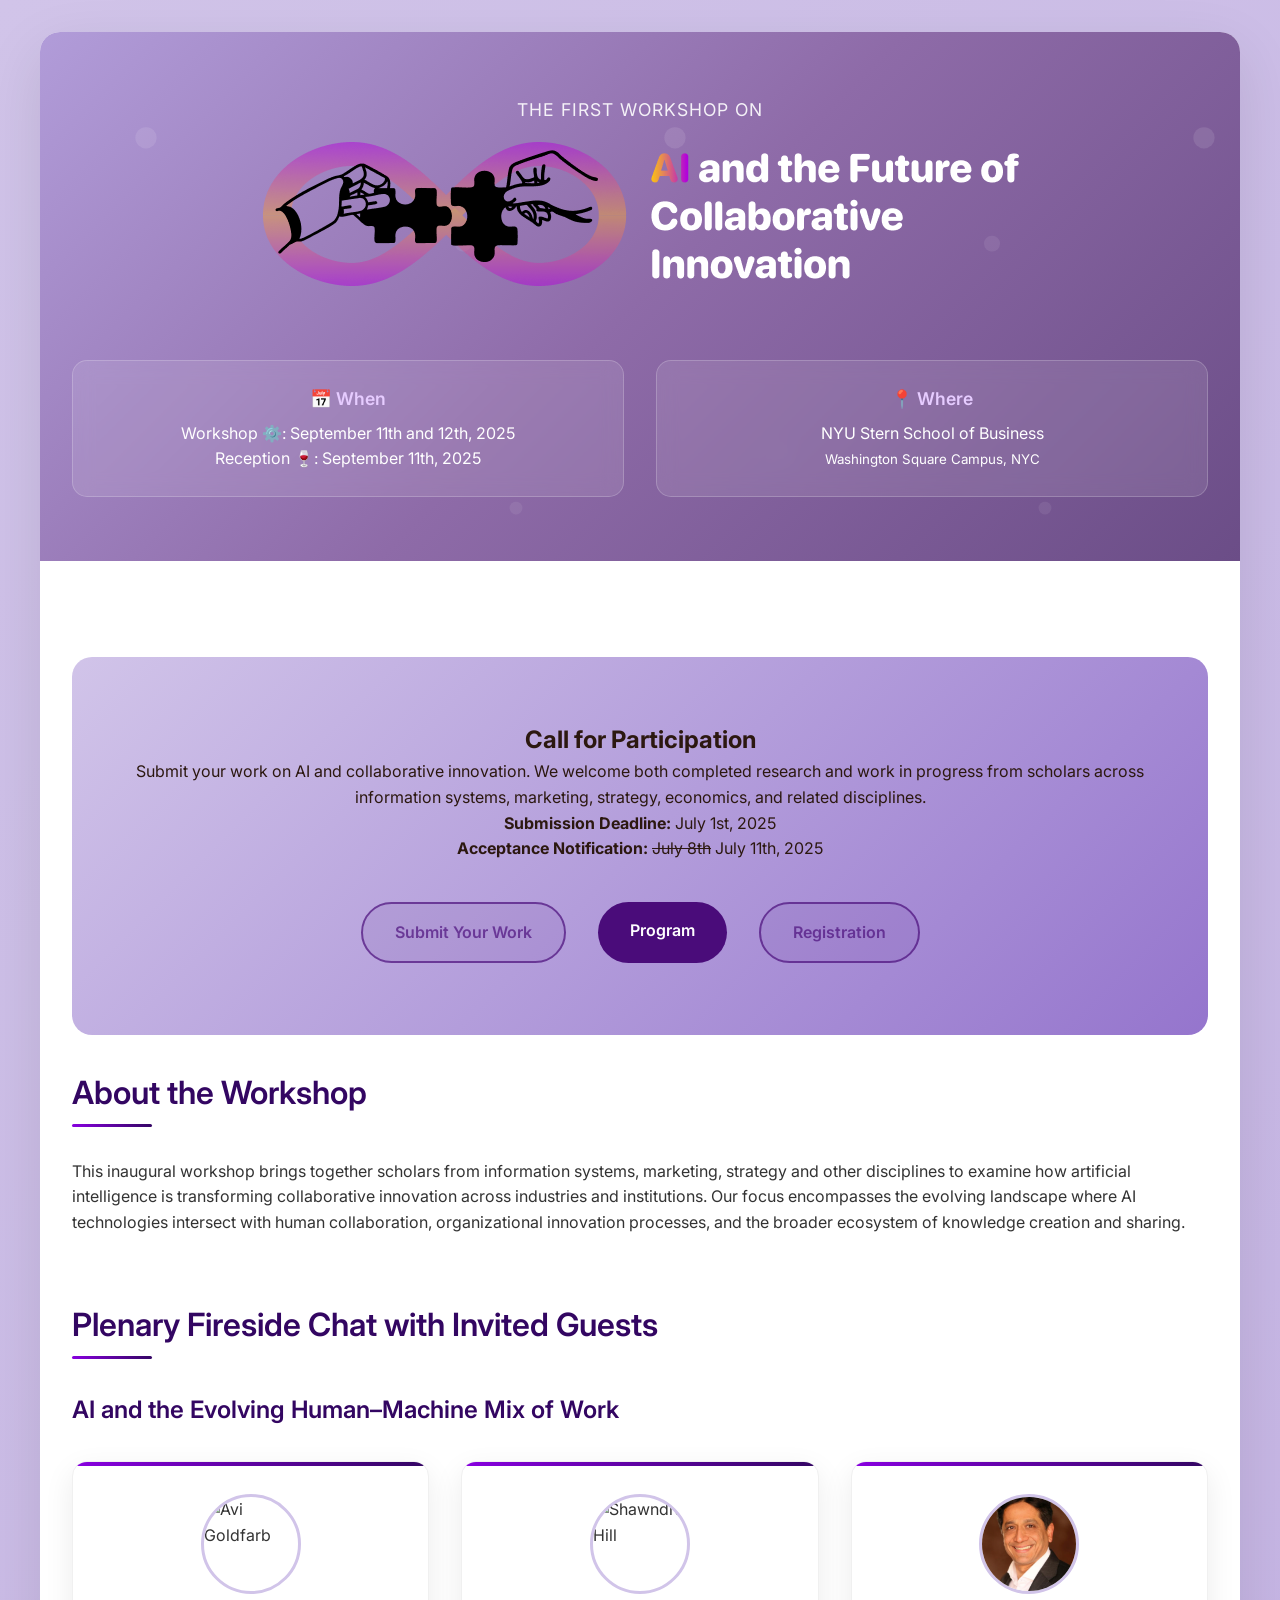
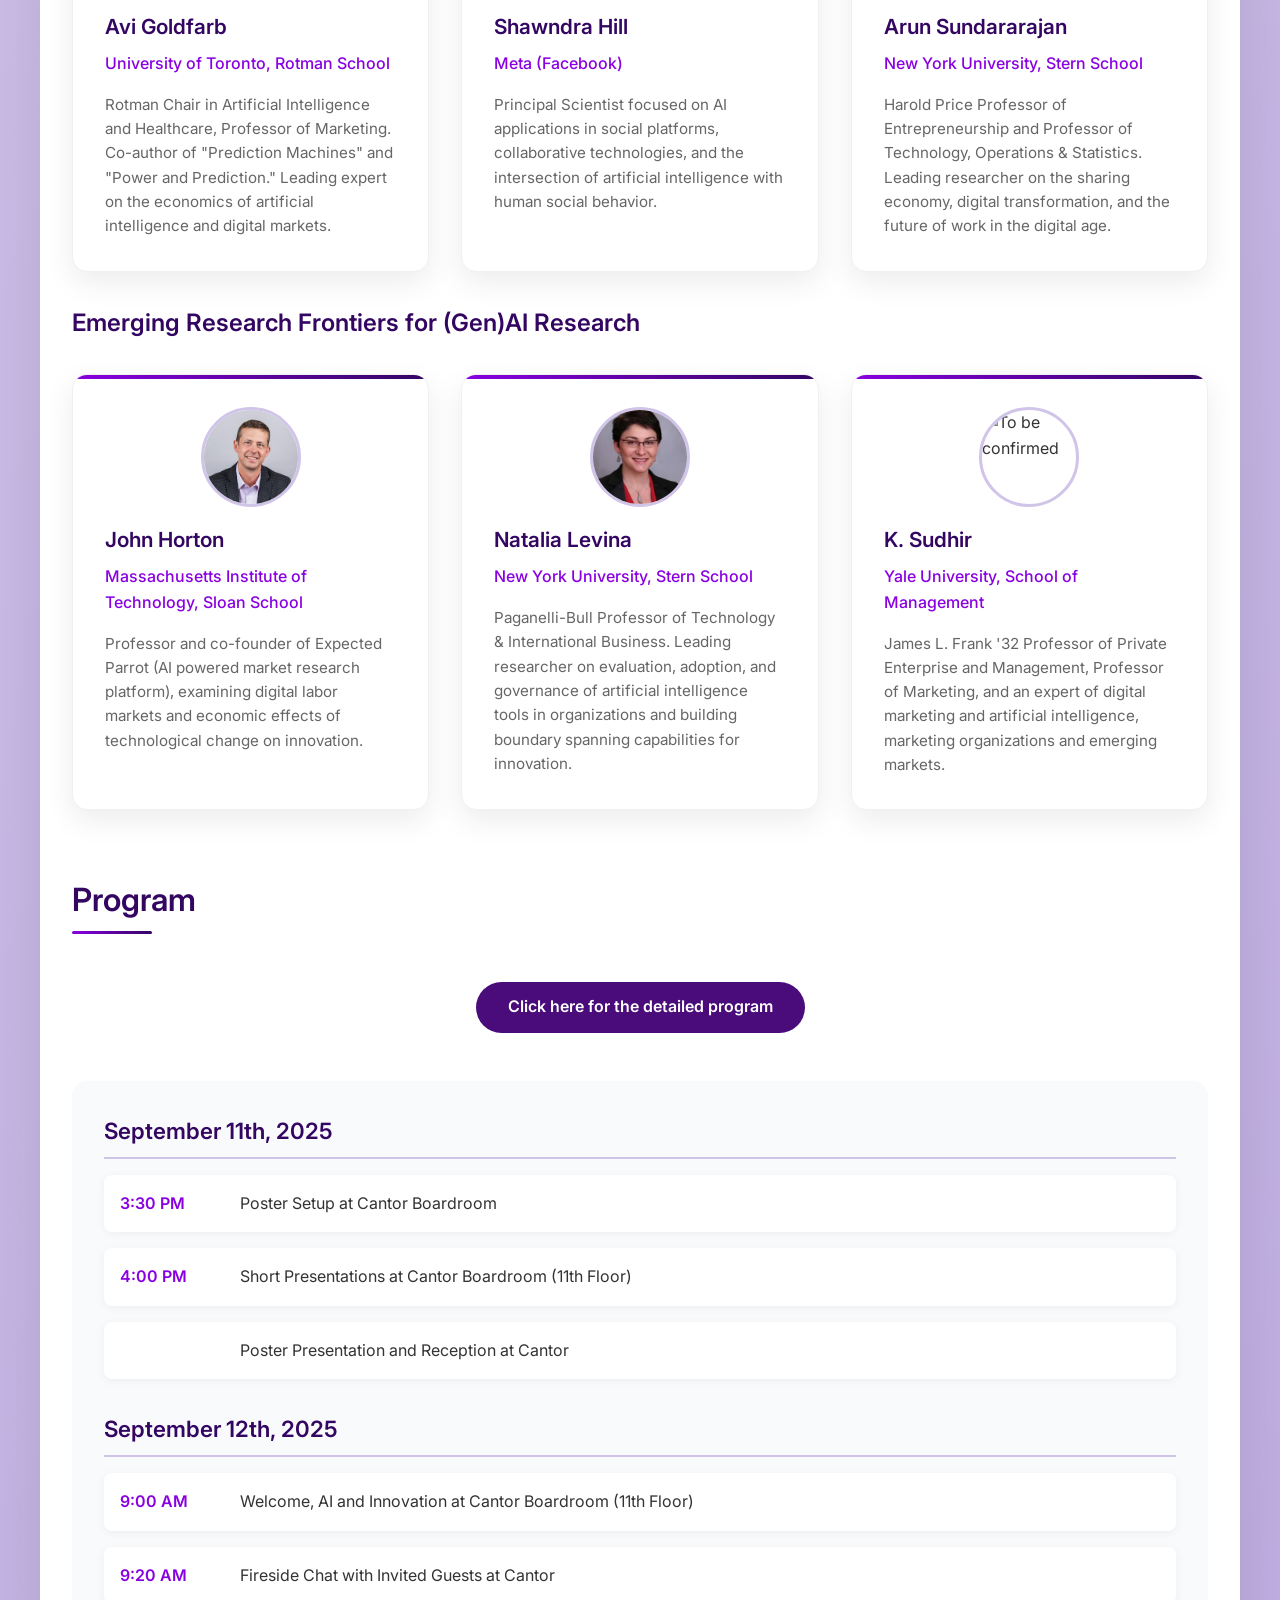
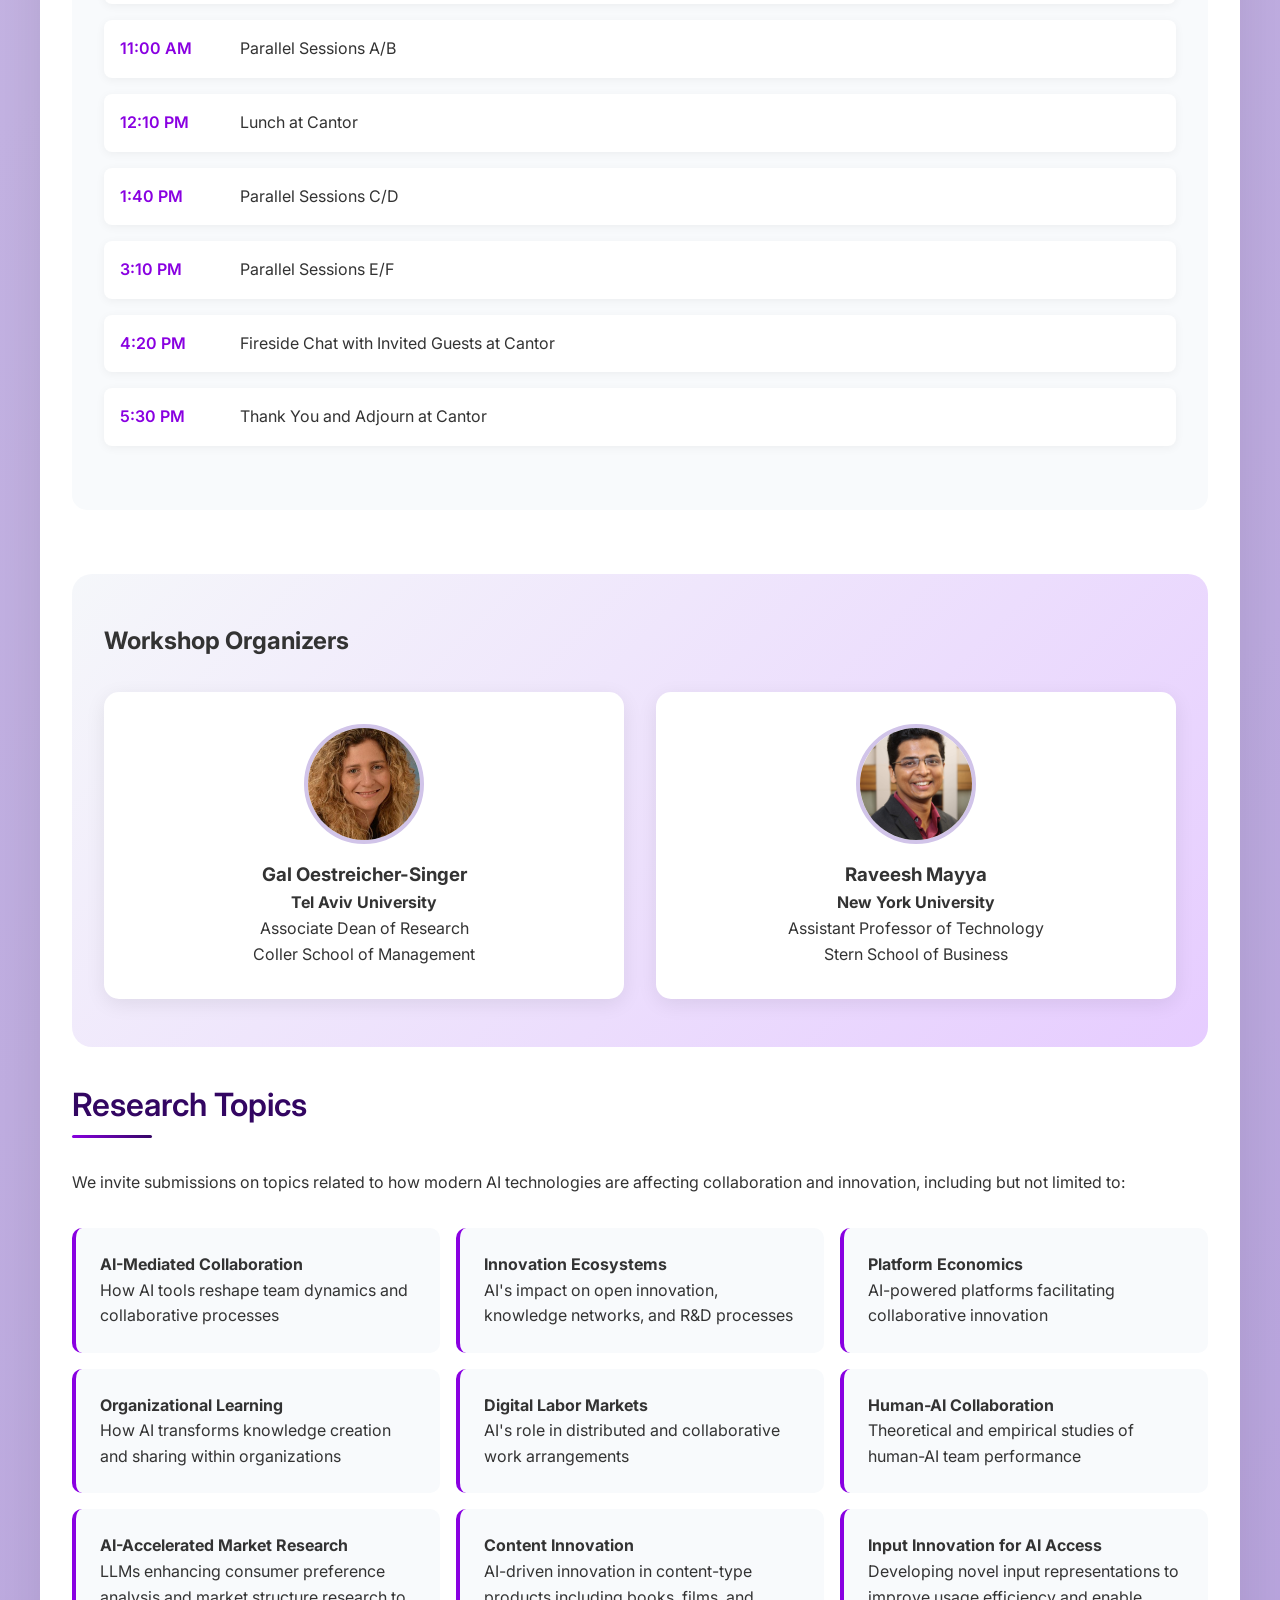
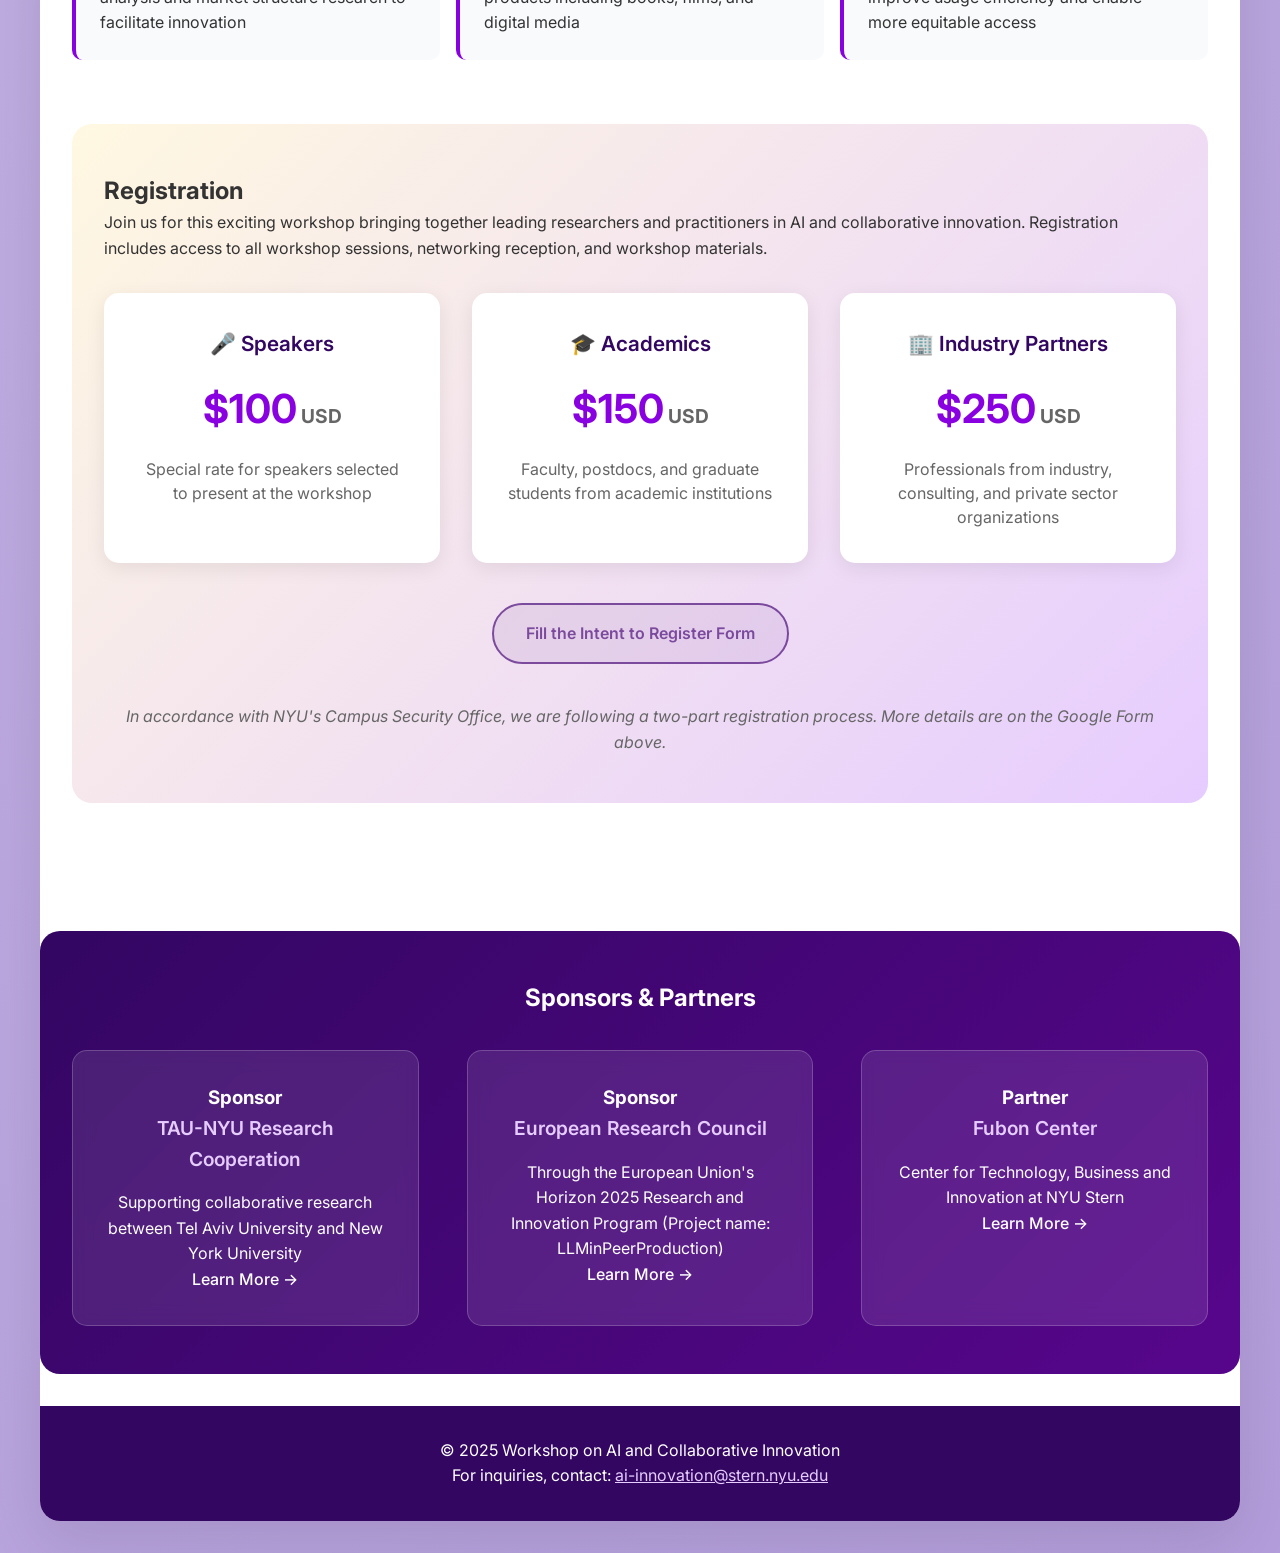
==== 2025/index.html @ 45b075e2 "Launch 2026 edition; archive 2025 site - Add 2025/ archive page using existing site content - Update" ====
<!DOCTYPE html>
<html lang="en">
<head>
    <meta charset="UTF-8">
    <meta name="viewport" content="width=device-width, initial-scale=1.0">
    <title>Workshop on AI and the Future of Collaborative Innovation</title>
    <link rel="icon" href="data:image/svg+xml,<svg xmlns=%22http://www.w3.org/2000/svg%22 viewBox=%220 0 100 100%22><text y=%22.9em%22 font-size=%2290%22>✨</text></svg>">
    <link href="https://fonts.googleapis.com/css2?family=Inter:wght@300;400;500;600;700&display=swap" rel="stylesheet">
    <style>
        * {
            margin: 0;
            padding: 0;
            box-sizing: border-box;
        }
        
        body {
            font-family: 'Inter', sans-serif;
            line-height: 1.6;
            color: #333;
            background: linear-gradient(135deg, #d1c4e9 0%, #b39ddb 100%);
            min-height: 100vh;
        }
        
        .container {
            max-width: 1200px;
            margin: 0 auto;
            background: white;
            box-shadow: 0 20px 60px rgba(0,0,0,0.1);
            border-radius: 20px;
            overflow: hidden;
            margin-top: 2rem;
            margin-bottom: 2rem;
        }
        
        header {
            background: linear-gradient(135deg, #b19cd9 0%, #8e6ba8 50%, #6b4d87 100%);
            color: white;
            text-align: center;
            padding: 4rem 2rem;
            position: relative;
            overflow: hidden;
        }
        
        header::before {
            content: '';
            position: absolute;
            top: 0;
            left: 0;
            right: 0;
            bottom: 0;
            background: url('data:image/svg+xml,<svg xmlns="http://www.w3.org/2000/svg" viewBox="0 0 100 100"><circle cx="20" cy="20" r="2" fill="rgba(255,255,255,0.1)"/><circle cx="80" cy="40" r="1.5" fill="rgba(255,255,255,0.08)"/><circle cx="40" cy="80" r="1" fill="rgba(255,255,255,0.06)"/><circle cx="90" cy="90" r="1.2" fill="rgba(255,255,255,0.07)"/></svg>') repeat;
            animation: float 20s infinite linear;
        }
        
        @keyframes float {
            0% { transform: translateY(0) rotate(0deg); }
            100% { transform: translateY(-100px) rotate(360deg); }
        }
        
        .header-content {
            position: relative;
            z-index: 2;
        }
        
        .small-title {
            font-size: 1.1rem;
            font-weight: 400;
            margin-bottom: 1rem;
            opacity: 0.9;
            text-transform: uppercase;
            letter-spacing: 1px;
        }
        
        h1 {
            font-size: 2.8rem;
            font-weight: 700;
            margin-bottom: 2rem;
            background: linear-gradient(45deg, #ffffff, #e6ccff);
            -webkit-background-clip: text;
            -webkit-text-fill-color: transparent;
            background-clip: text;
        }
        
        .event-details {
            display: grid;
            grid-template-columns: repeat(auto-fit, minmax(280px, 1fr));
            gap: 2rem;
            margin-top: 2rem;
        }
        
        .detail-card {
            background: rgba(255,255,255,0.1);
            padding: 1.5rem;
            border-radius: 15px;
            backdrop-filter: blur(10px);
            border: 1px solid rgba(255,255,255,0.2);
            transition: transform 0.3s ease;
        }
        
        .detail-card:hover {
            transform: translateY(-5px);
        }
        
        .detail-card h3 {
            font-size: 1.1rem;
            font-weight: 600;
            margin-bottom: 0.5rem;
            color: #e6ccff;
        }
        
        main {
            padding: 4rem 2rem;
        }
        
        section {
            margin-bottom: 4rem;
        }
        
        section h2 {
            font-size: 2rem;
            font-weight: 600;
            margin-bottom: 2rem;
            color: #330662;
            position: relative;
            padding-bottom: 0.5rem;
        }
        
        section h2::after {
            content: '';
            position: absolute;
            bottom: 0;
            left: 0;
            width: 80px;
            height: 3px;
            background: linear-gradient(45deg, #8900e1, #330662);
            border-radius: 2px;
        }
        
        .speakers-grid {
            display: grid;
            grid-template-columns: repeat(auto-fit, minmax(280px, 1fr));
            gap: 2rem;
            margin-top: 2rem;
        }
        
        .speaker-card {
            background: white;
            border-radius: 15px;
            padding: 2rem;
            box-shadow: 0 10px 30px rgba(0,0,0,0.08);
            transition: all 0.3s ease;
            border: 1px solid #f0f0f0;
            position: relative;
            overflow: hidden;
        }
        
        .speaker-photo {
            width: 100px;
            height: 100px;
            border-radius: 50%;
            object-fit: cover;
            margin: 0 auto 1rem auto;
            display: block;
            border: 3px solid #d1c4e9;
        }
        
        .speaker-card::before {
            content: '';
            position: absolute;
            top: 0;
            left: 0;
            right: 0;
            height: 4px;
            background: linear-gradient(45deg, #8900e1, #330662);
        }
        
        .speaker-card:hover {
            transform: translateY(-10px);
            box-shadow: 0 20px 40px rgba(0,0,0,0.15);
        }
        
        .speaker-card h3 {
            font-size: 1.3rem;
            font-weight: 600;
            margin-bottom: 0.5rem;
            color: #330662;
        }
        
        .speaker-affiliation {
            color: #8900e1;
            font-weight: 500;
            margin-bottom: 1rem;
        }
        
        .speaker-bio {
            color: #666;
            line-height: 1.6;
            font-size: 0.95rem;
        }
        
        .organizers {
            background: linear-gradient(135deg, #f5f7fa 0%, #e6ccff 100%);
            padding: 3rem 2rem;
            border-radius: 20px;
            margin: 2rem 0;
        }
        
        .organizers-grid {
            display: grid;
            grid-template-columns: repeat(auto-fit, minmax(250px, 1fr));
            gap: 2rem;
            margin-top: 2rem;
        }
        
        .organizer-card {
            background: white;
            padding: 2rem;
            border-radius: 15px;
            box-shadow: 0 5px 20px rgba(0,0,0,0.08);
            text-align: center;
        }
        
        .organizer-photo {
            width: 120px;
            height: 120px;
            border-radius: 50%;
            object-fit: cover;
            margin: 0 auto 1rem auto;
            display: block;
            border: 4px solid #d1c4e9;
        }
        
        .registration {
            background: linear-gradient(135deg, #fff8e1 0%, #e6ccff 100%);
            padding: 3rem 2rem;
            border-radius: 20px;
            margin: 2rem 0;
        }
        
        .pricing-grid {
            display: grid;
            grid-template-columns: repeat(auto-fit, minmax(250px, 1fr));
            gap: 2rem;
            margin-top: 2rem;
        }
        
        .pricing-card {
            background: white;
            padding: 2rem;
            border-radius: 15px;
            box-shadow: 0 5px 20px rgba(0,0,0,0.08);
            text-align: center;
            transition: transform 0.3s ease;
            border: 2px solid transparent;
        }
        
        .pricing-card:hover {
            transform: translateY(-5px);
            border-color: #8900e1;
        }
        
        .pricing-card h4 {
            color: #330662;
            font-size: 1.3rem;
            font-weight: 600;
            margin-bottom: 1rem;
        }
        
        .price {
            font-size: 2.5rem;
            font-weight: 700;
            color: #8900e1;
            margin-bottom: 0.5rem;
        }
        
        .price-currency {
            font-size: 1.2rem;
            color: #666;
        }
        
        .pricing-description {
            color: #666;
            margin-top: 1rem;
            line-height: 1.5;
        }
        
        .register-button {
            display: inline-block;
            background: #4a0c7a;
            color: white;
            padding: 1rem 2.5rem;
            border-radius: 50px;
            text-decoration: none;
            font-weight: 600;
            font-size: 1.1rem;
            transition: all 0.3s ease;
        }
        
        .register-button:hover {
            transform: translateY(-3px);
            box-shadow: 0 10px 20px rgba(0,0,0,0.2);
        }
        
        
        .sponsors {
            background: linear-gradient(135deg, #330662 0%, #57068c 100%);
            color: white;
            padding: 3rem 2rem;
            border-radius: 20px;
            margin: 2rem 0;
        }
        
        .sponsors h2 {
            color: white;
            text-align: center;
            margin-bottom: 2rem;
        }
        
        .sponsors h2::after {
            background: linear-gradient(45deg, #ffffff, #e6ccff);
            left: 50%;
            transform: translateX(-50%);
        }
        
        .sponsors-container {
            display: flex;
            justify-content: center;
            gap: 3rem;
            flex-wrap: wrap;
        }
        
        .sponsors-grid {
            display: grid;
            grid-template-columns: 1fr 1fr;
            gap: 2rem;
            margin-top: 2rem;
        }
        
        .sponsor-card {
            background: rgba(255,255,255,0.1);
            padding: 2rem;
            border-radius: 15px;
            backdrop-filter: blur(10px);
            border: 1px solid rgba(255,255,255,0.2);
            text-align: center;
            transition: transform 0.3s ease;
            flex: 1;
            min-width: 280px;
            max-width: 400px;
        }
        
        .sponsor-card:hover {
            transform: translateY(-5px);
        }
        
        .sponsor-card h4 {
            color: #e6ccff;
            margin-bottom: 1rem;
            font-size: 1.2rem;
            font-weight: 600;
        }
        
        .sponsor-card a {
            color: white;
            text-decoration: none;
            font-weight: 500;
        }
        
        .sponsor-card a:hover {
            color: #e6ccff;
        }
        
        .cta-section {
            background: linear-gradient(135deg, #d1c4e9 0%, #b39ddb 50%, #9575cd 100%);
            color: #2c1810;
            padding: 4rem 2rem;
            text-align: center;
            border-radius: 20px;
            margin: 2rem 0;
        }
        
        .cta-section h2 {
            color: #2c1810;
        }
        
        .cta-section h2::after {
            background: linear-gradient(45deg, #6b4d87, #8e6ba8);
        }
        
        .cta-button, .program-button {
            transition: all 0.3s ease;
        }
        
        .cta-button {
            display: inline-block;
            background: #4a0c7a;
            color: white;
            padding: 1rem 2rem;
            border-radius: 50px;
            text-decoration: none;
            font-weight: 600;
            margin: 0.5rem;
        }
        
        .program-button {
            display: inline-block;
            background: #4a0c7a;
            color: white;
            padding: 1rem 2rem;
            border-radius: 50px;
            text-decoration: none;
            font-weight: 600;
            margin: 0.5rem;
        }
        
        .submit-button {
            display: inline-block;
            background: rgba(74, 12, 122, 0.1);
            color: #4a0c7a;
            border: 2px solid #4a0c7a;
            padding: 1rem 2rem;
            border-radius: 50px;
            text-decoration: none;
            font-weight: 600;
            margin: 0.5rem;
            cursor: not-allowed;
            opacity: 0.7;
        }
        
        .cta-button:hover, .program-button:hover {
            transform: translateY(-3px);
            box-shadow: 0 10px 20px rgba(0,0,0,0.2);
        }
        
        .topics-list {
            display: grid;
            grid-template-columns: repeat(auto-fit, minmax(300px, 1fr));
            gap: 1rem;
            margin-top: 2rem;
        }
        
        .topic-item {
            background: #f8fafc;
            padding: 1.5rem;
            border-radius: 10px;
            border-left: 4px solid #8900e1;
        }
        
        .action-buttons {
            display: flex;
            justify-content: center;
            gap: 1rem;
            flex-wrap: wrap;
            margin-top: 2rem;
        }
        .program-schedule {
            background: #f8fafc;
            padding: 2rem;
            border-radius: 15px;
            margin-top: 2rem;
        }
        
        .program-day {
            margin-bottom: 2rem;
        }
        
        .program-date {
            font-size: 1.4rem;
            font-weight: 600;
            color: #330662;
            margin-bottom: 1rem;
            border-bottom: 2px solid #d1c4e9;
            padding-bottom: 0.5rem;
        }
        
        .program-item {
            display: flex;
            margin-bottom: 1rem;
            padding: 1rem;
            background: white;
            border-radius: 8px;
            box-shadow: 0 2px 10px rgba(0,0,0,0.05);
        }
        
        .program-time {
            font-weight: 600;
            color: #8900e1;
            width: 120px;
            flex-shrink: 0;
        }
        
        .program-content {
            color: #333;
        }

        .program-link {
            display: inline-block;
            background: #4a0c7a;
            color: white;
            padding: 0.8rem 2rem;
            border-radius: 50px;
            text-decoration: none;
            font-weight: 600;
            margin: 1rem 0;
            transition: all 0.3s ease;
        }
        
        .program-link:hover {
            transform: translateY(-3px);
            box-shadow: 0 10px 20px rgba(0,0,0,0.2);
        }
        
        footer {
            background: #330662;
            color: white;
            text-align: center;
            padding: 2rem;
        }
        
        @media (max-width: 768px) {
            h1 {
                font-size: 2rem;
            }
            
            .container {
                margin: 1rem;
                border-radius: 15px;
            }
            
            main {
                padding: 2rem 1rem;
            }
            
            header {
                padding: 3rem 1rem;
            }
            
            .action-buttons {
                flex-direction: column;
                align-items: center;
            }
            
            .sponsors-grid {
                grid-template-columns: 1fr;
            }
            
            .pricing-grid {
                grid-template-columns: 1fr;
            }
        }
    </style>
</head>
<body>
    <div class="container">
        <header>
            <div class="header-content">
                <p class="small-title">The First Workshop On</p>
                <img src="../images/ai-innovation-logo.png" alt="AI and the Future of Collaborative Innovation" style="max-width: 100%; height: auto; margin-bottom: 2rem;">
                
                <div class="event-details">
                    <div class="detail-card">
                        <h3>📅 When</h3>
                        <p>Workshop ⚙️: September 11th and 12th, 2025<br>
                        Reception 🍷: September 11th, 2025</p>
                    </div>
                    <div class="detail-card">
                        <h3>📍 Where</h3>
                        <p>NYU Stern School of Business<br>
                        <small>Washington Square Campus, NYC</small></p>
                    </div>
                </div>
            </div>
        </header>

        <main>
            <div class="cta-section">
                <h2>Call for Participation</h2>
                <p>Submit your work on AI and collaborative innovation. We welcome both completed research and work in progress from scholars across information systems, marketing, strategy, economics, and related disciplines.</p>
                <p><strong>Submission Deadline:</strong> July 1st, 2025</p>
                <p><strong>Acceptance Notification:</strong> <s>July 8th</s> July 11th, 2025</p>
                
                <div class="action-buttons">
                    <a href="#" class="submit-button">Submit Your Work</a>
                    <a href="#program" class="program-button">Program </a>
                    <a href="#" class="submit-button">Registration</a>
                </div>
            </div>

            <section id="about">
                <h2>About the Workshop</h2>
                <p>This inaugural workshop brings together scholars from information systems, marketing, strategy and other disciplines to examine how artificial intelligence is transforming collaborative innovation across industries and institutions. Our focus encompasses the evolving landscape where AI technologies intersect with human collaboration, organizational innovation processes, and the broader ecosystem of knowledge creation and sharing.</p>
            </section>

            <section id="speakers">
                <h2>Plenary Fireside Chat with Invited Guests</h2>
                
                <h3 style="font-size: 1.5rem; font-weight: 600; color: #330662; margin: 2rem 0 1rem 0;">AI and the Evolving Human–Machine Mix of Work</h3>
                <div class="speakers-grid">
                    <div class="speaker-card">
                        <img src="https://discover.research.utoronto.ca/7532-avi-goldfarb/thumbnail" alt="Avi Goldfarb" class="speaker-photo">
                        <h3>Avi Goldfarb</h3>
                        <p class="speaker-affiliation">University of Toronto, Rotman School</p>
                        <p class="speaker-bio">Rotman Chair in Artificial Intelligence and Healthcare, Professor of Marketing. Co-author of "Prediction Machines" and "Power and Prediction." Leading expert on the economics of artificial intelligence and digital markets.</p>
                    </div>
                    
                    <div class="speaker-card">
                        <img src="https://www.uopeople.edu/wp-content/uploads/2022/07/shawn.jpg.webp" alt="Shawndra Hill" class="speaker-photo">
                        <h3>Shawndra Hill</h3>
                        <p class="speaker-affiliation">Meta (Facebook)</p>
                        <p class="speaker-bio">Principal Scientist focused on AI applications in social platforms, collaborative technologies, and the intersection of artificial intelligence with human social behavior.</p>
                    </div>
                    
                    <div class="speaker-card">
                        <img src="../images/2025/arun.png" alt="Arun Sundararajan" class="speaker-photo">
                        <h3>Arun Sundararajan</h3>
                        <p class="speaker-affiliation">New York University, Stern School</p>
                        <p class="speaker-bio">Harold Price Professor of Entrepreneurship and Professor of Technology, Operations & Statistics. Leading researcher on the sharing economy, digital transformation, and the future of work in the digital age.</p>
                    </div>
                </div>
                
                <h3 style="font-size: 1.5rem; font-weight: 600; color: #330662; margin: 2rem 0 1rem 0;">Emerging Research Frontiers for (Gen)AI Research</h3>
                <div class="speakers-grid">
                    <div class="speaker-card">
                        <img src="../images/2025/john.jpeg" alt="John Horton" class="speaker-photo">
                        <h3>John Horton</h3>
                        <p class="speaker-affiliation">Massachusetts Institute of Technology, Sloan School</p>
                        <p class="speaker-bio">Professor and co-founder of Expected Parrot (AI powered market research platform), examining digital labor markets and economic effects of technological change on innovation.</p>
                    </div>
                    
                    <div class="speaker-card">
                        <img src="../images/2025/nlevina.jpg" alt="Natalia Levina" class="speaker-photo">
                        <h3>Natalia Levina</h3>
                        <p class="speaker-affiliation">New York University, Stern School</p>
                        <p class="speaker-bio">Paganelli-Bull Professor of Technology & International Business. Leading researcher on evaluation, adoption, and governance of artificial intelligence tools in organizations and building boundary spanning capabilities for innovation.</p>
                    </div>

                    <div class="speaker-card">
                        <img src="https://som.yale.edu/sites/default/files/styles/hero_card_1021_/public/profile_pictures/sudhir_k.jpg.webp?itok=-dt2CtQC" alt="To be confirmed" class="speaker-photo">
                        <h3>K. Sudhir</h3>
                        <p class="speaker-affiliation">Yale University, School of Management</p>
                        <p class="speaker-bio">James L. Frank '32 Professor of Private Enterprise and Management, Professor of Marketing, and an expert of digital marketing and artificial intelligence, marketing organizations and emerging markets.</p>
                    </div>
                </div>            
            </section>

            <section id="program">
                <h2>Program </h2>
                <p style="text-align: center; margin-bottom: 1rem;">
                    <a href="https://docs.google.com/document/d/1qMUbyzrUtn1aYlTE93fD2ZJVLHRcXs4Y/" target="_blank" class="program-link">Click here for the detailed program</a>
                </p>
                <div class="program-schedule">
                    <div class="program-day">
                        <div class="program-date">September 11th, 2025</div>
                        <div class="program-item">
                            <div class="program-time">3:30 PM</div>
                            <div class="program-content">Poster Setup at Cantor Boardroom</div>
                        </div>
                        <div class="program-item">
                            <div class="program-time">4:00 PM</div>
                            <div class="program-content">Short Presentations at Cantor Boardroom (11th Floor)</div>
                        </div>
                        <div class="program-item">
                            <div class="program-time"></div>
                            <div class="program-content">Poster Presentation and Reception at Cantor</div>
                        </div>
                    </div>
                    
                    <div class="program-day">
                        <div class="program-date">September 12th, 2025</div>
                        <div class="program-item">
                            <div class="program-time">9:00 AM</div>
                            <div class="program-content">Welcome, AI and Innovation at Cantor Boardroom (11th Floor)</div>
                        </div>
                        <div class="program-item">
                            <div class="program-time">9:20 AM</div>
                            <div class="program-content">Fireside Chat with Invited Guests at Cantor</div>
                        </div>
                        <div class="program-item">
                            <div class="program-time">11:00 AM </div>
                            <div class="program-content">Parallel Sessions A/B</div>
                        </div>
                        <div class="program-item">
                            <div class="program-time">12:10 PM </div>
                            <div class="program-content">Lunch at Cantor </div>
                        </div>
                        <div class="program-item">
                            <div class="program-time">1:40 PM </div>
                            <div class="program-content">Parallel Sessions C/D</div>
                        </div>
                        <div class="program-item">
                            <div class="program-time">3:10 PM </div>
                            <div class="program-content">Parallel Sessions E/F</div>
                        </div>
                        <div class="program-item">
                            <div class="program-time">4:20 PM</div>
                            <div class="program-content">Fireside Chat with Invited Guests at Cantor</div>
                        </div>
                        <div class="program-item">
                            <div class="program-time">5:30 PM </div>
                            <div class="program-content">Thank You and Adjourn at Cantor</div>
                        </div>
                    </div>
                </div>
            </section>
            
            <div class="organizers">
                <h2>Workshop Organizers</h2>
                <div class="organizers-grid">
                    <div class="organizer-card">
                        <img src="../images/galos.jpg" alt="Gal Oestreicher-Singer" class="organizer-photo">
                        <h3>Gal Oestreicher-Singer</h3>
                        <p><strong>Tel Aviv University</strong></p>
                        <p>Associate Dean of Research <br> Coller School of Management</p>
                    </div>
                    <div class="organizer-card">
                        <img src="../images/2019_Raveesh.JPG" alt="Raveesh Mayya" class="organizer-photo">
                        <h3>Raveesh Mayya</h3>
                        <p><strong>New York University</strong></p>
                        <p>Assistant Professor of Technology <br> Stern School of Business</p>
                    </div>
                </div>
            </div>
            <section id="topics">
                <h2>Research Topics</h2>
                <p>We invite submissions on topics related to how modern AI technologies are affecting collaboration and innovation, including but not limited to:</p>
                
                <div class="topics-list">
                    <div class="topic-item">
                        <strong>AI-Mediated Collaboration</strong><br>
                        How AI tools reshape team dynamics and collaborative processes
                    </div>
                    <div class="topic-item">
                        <strong>Innovation Ecosystems</strong><br>
                        AI's impact on open innovation, knowledge networks, and R&D processes
                    </div>
                    <div class="topic-item">
                        <strong>Platform Economics</strong><br>
                        AI-powered platforms facilitating collaborative innovation
                    </div>
                    <div class="topic-item">
                        <strong>Organizational Learning</strong><br>
                        How AI transforms knowledge creation and sharing within organizations
                    </div>
                    <div class="topic-item">
                        <strong>Digital Labor Markets</strong><br>
                        AI's role in distributed and collaborative work arrangements
                    </div>
                    <div class="topic-item">
                        <strong>Human-AI Collaboration</strong><br>
                        Theoretical and empirical studies of human-AI team performance
                    </div>
                    <div class="topic-item">
                        <strong>AI-Accelerated Market Research</strong><br>
                        LLMs enhancing consumer preference analysis and market structure research to facilitate innovation
                    </div>
                    <div class="topic-item">
                        <strong>Content Innovation</strong><br>
                        AI-driven innovation in content-type products including books, films, and digital media
                    </div>
                    <div class="topic-item">
                        <strong>Input Innovation for AI Access</strong><br>
                        Developing novel input representations to improve usage efficiency and enable more equitable access
                    </div>
                </div>
            </section>

            <div class="registration" id="registration">
                <h2>Registration</h2>
                <p>Join us for this exciting workshop bringing together leading researchers and practitioners in AI and collaborative innovation. Registration includes access to all workshop sessions, networking reception, and workshop materials.</p>
                
                <div class="pricing-grid">
                    <div class="pricing-card">
                        <h4>🎤 Speakers</h4>
                        <div class="price">$100<span class="price-currency"> USD</span></div>
                        <div class="pricing-description">
                            Special rate for speakers selected to present at the workshop
                        </div>
                    </div>
                    
                    <div class="pricing-card">
                        <h4>🎓 Academics</h4>
                        <div class="price">$150<span class="price-currency"> USD</span></div>
                        <div class="pricing-description">
                            Faculty, postdocs, and graduate students from academic institutions
                        </div>
                    </div>
                    
                    <div class="pricing-card">
                        <h4>🏢 Industry Partners</h4>
                        <div class="price">$250<span class="price-currency"> USD</span></div>
                        <div class="pricing-description">
                            Professionals from industry, consulting, and private sector organizations
                     </div>
                </div>
            </div>
    
            <div class="action-buttons">
                <a href="#" class="submit-button" target="_blank">Fill the Intent to Register Form</a>
            </div>
    
            <p style="margin-top: 2rem; text-align: center; font-style: italic; color: #666;">
                In accordance with NYU's Campus Security Office, we are following a two-part registration process. More details are on the Google Form above.
            </p>
        </div>   
    </main>

        <div class="sponsors">
            <h2>Sponsors & Partners</h2>
            <div class="sponsors-container">
                <div class="sponsor-card">
                    <h3>Sponsor</h3>
                    <h4>TAU-NYU Research Cooperation</h4>
                    <p>Supporting collaborative research between Tel Aviv University and New York University</p>
                    <a href="https://www.nyu.edu/faculty/faculty-in-the-global-network/scholarly-opportunities/TAU-NYU-Research-Cooperation.html" target="_blank">Learn More →</a>
                </div>
                <div class="sponsor-card">
                    <h3>Sponsor</h3>
                    <h4>European Research Council</h4>
                    <p>Through the European Union's Horizon 2025 Research and Innovation Program (Project name: LLMinPeerProduction)</p>
                    <a href="https://research-and-innovation.ec.europa.eu/funding/funding-opportunities/funding-programmes-and-open-calls/horizon-2020_en" target="_blank">Learn More →</a>
                </div>
                <div class="sponsor-card">
                    <h3>Partner</h3>
                    <h4>Fubon Center</h4>
                    <p>Center for Technology, Business and Innovation at NYU Stern</p>
                    <a href="https://www.stern.nyu.edu/experience-stern/about/departments-centers-initiatives/centers-of-research/fubon-center-technology-business-and-innovation" target="_blank">Learn More →</a>
                </div>
            </div>
        </div>

        <footer>
            <p>&copy; 2025 Workshop on AI and Collaborative Innovation</p>
            <p>For inquiries, contact: <a href="mailto:raveesh@stern.nyu.edu" style="color: #e6ccff;">ai-innovation@stern.nyu.edu</a></p>
        </footer>
    </div>
</body>
</html>
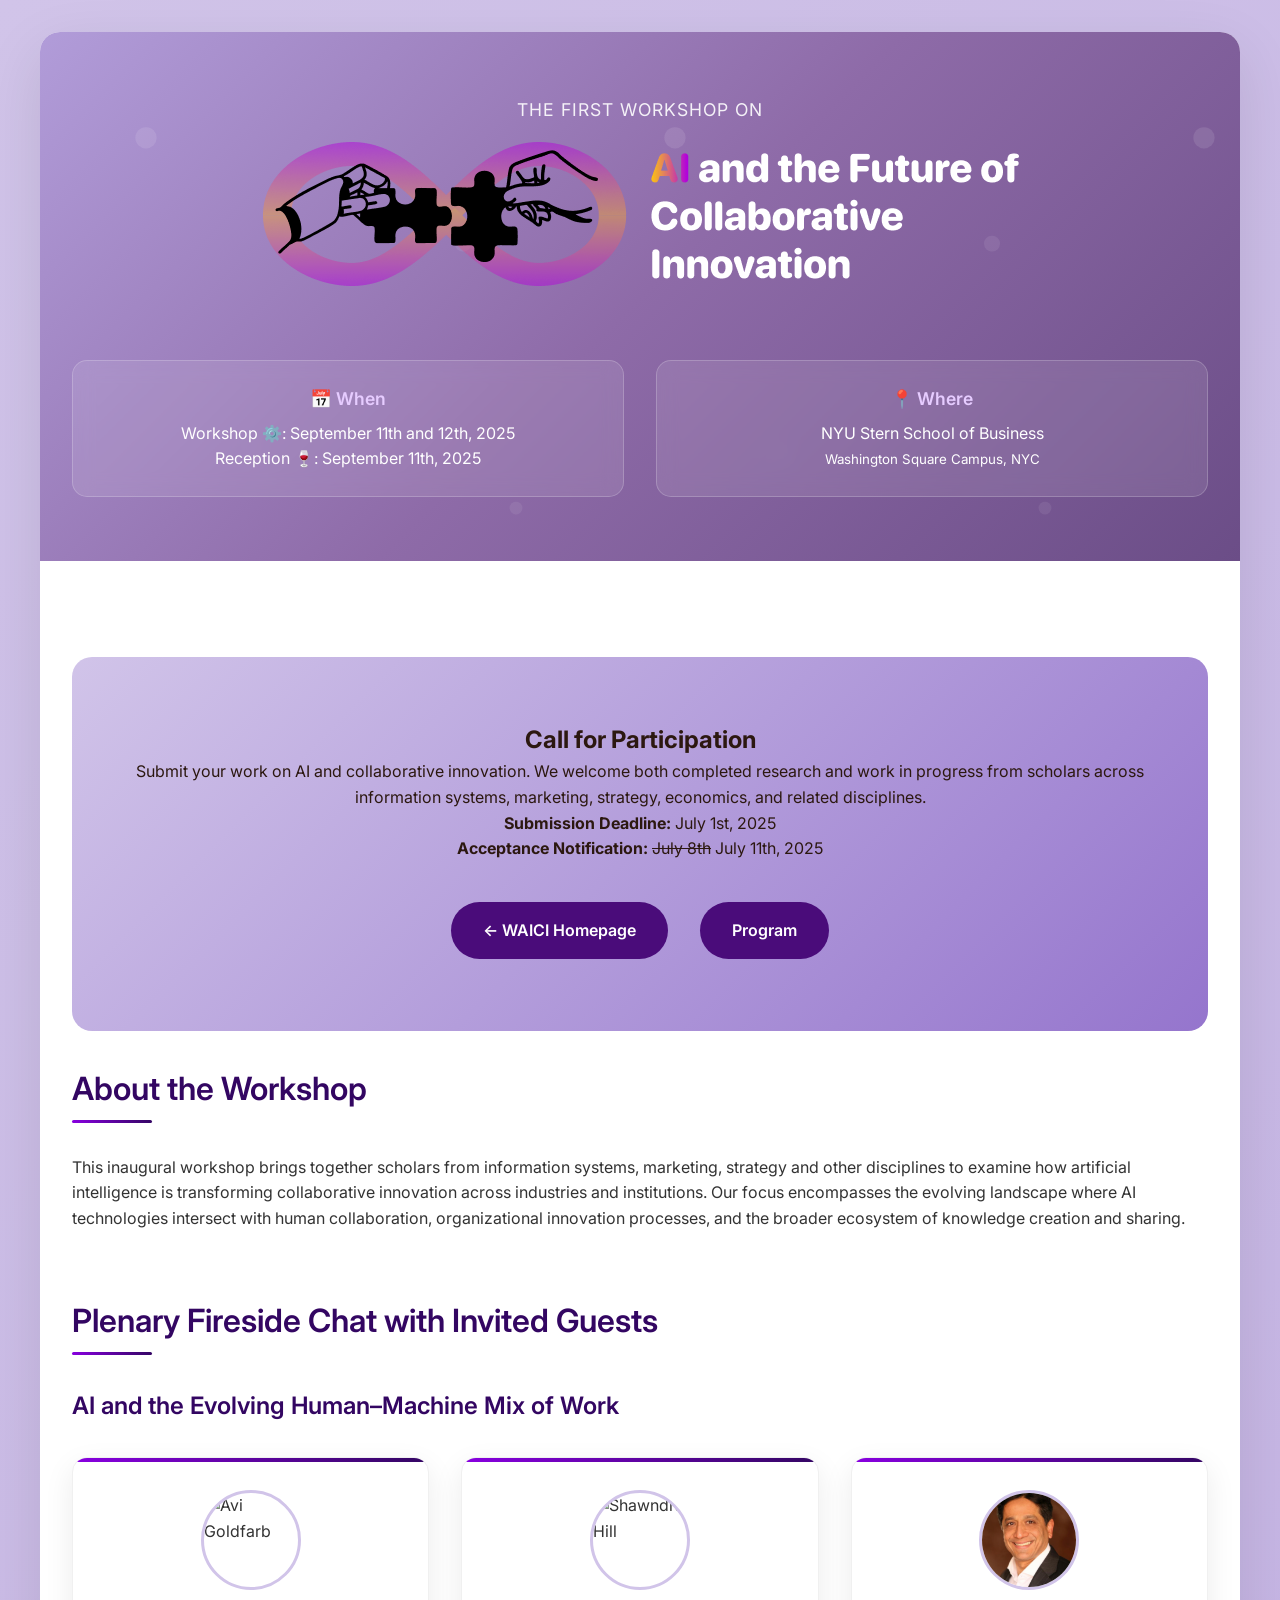
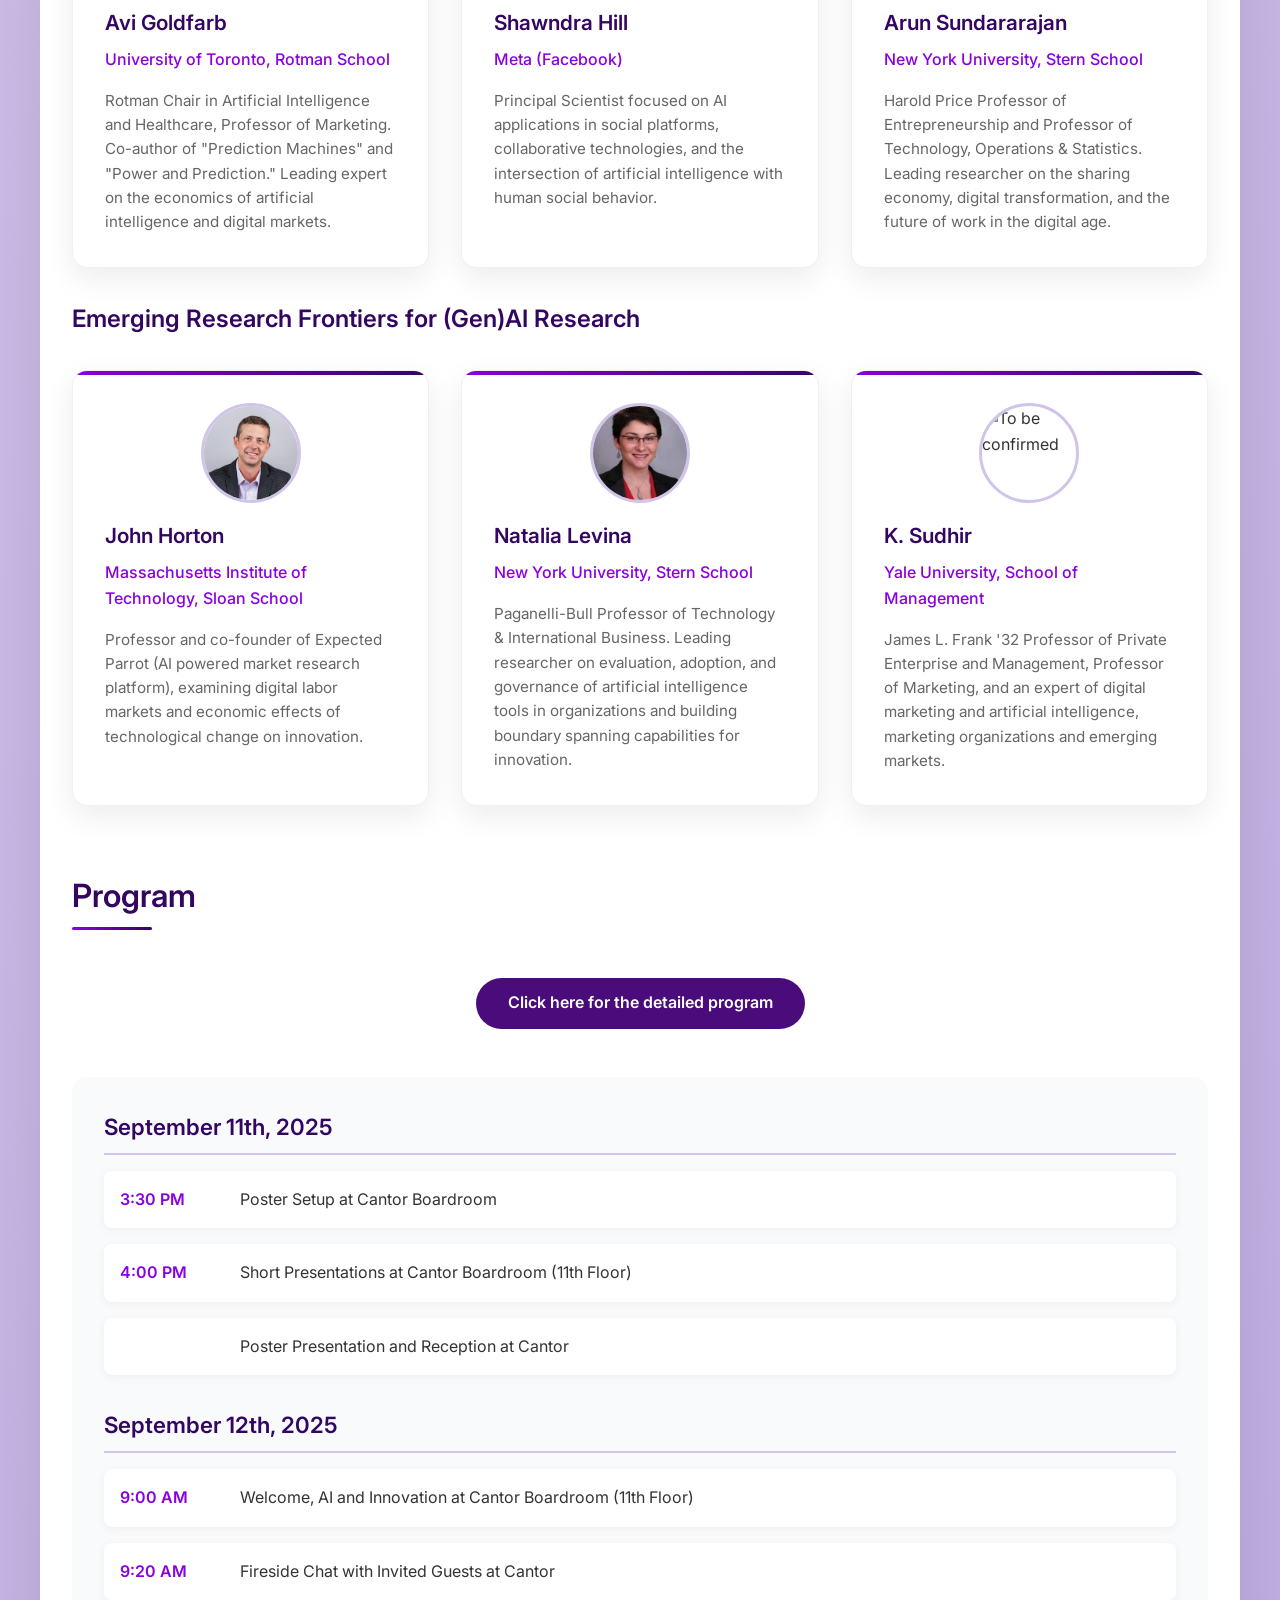
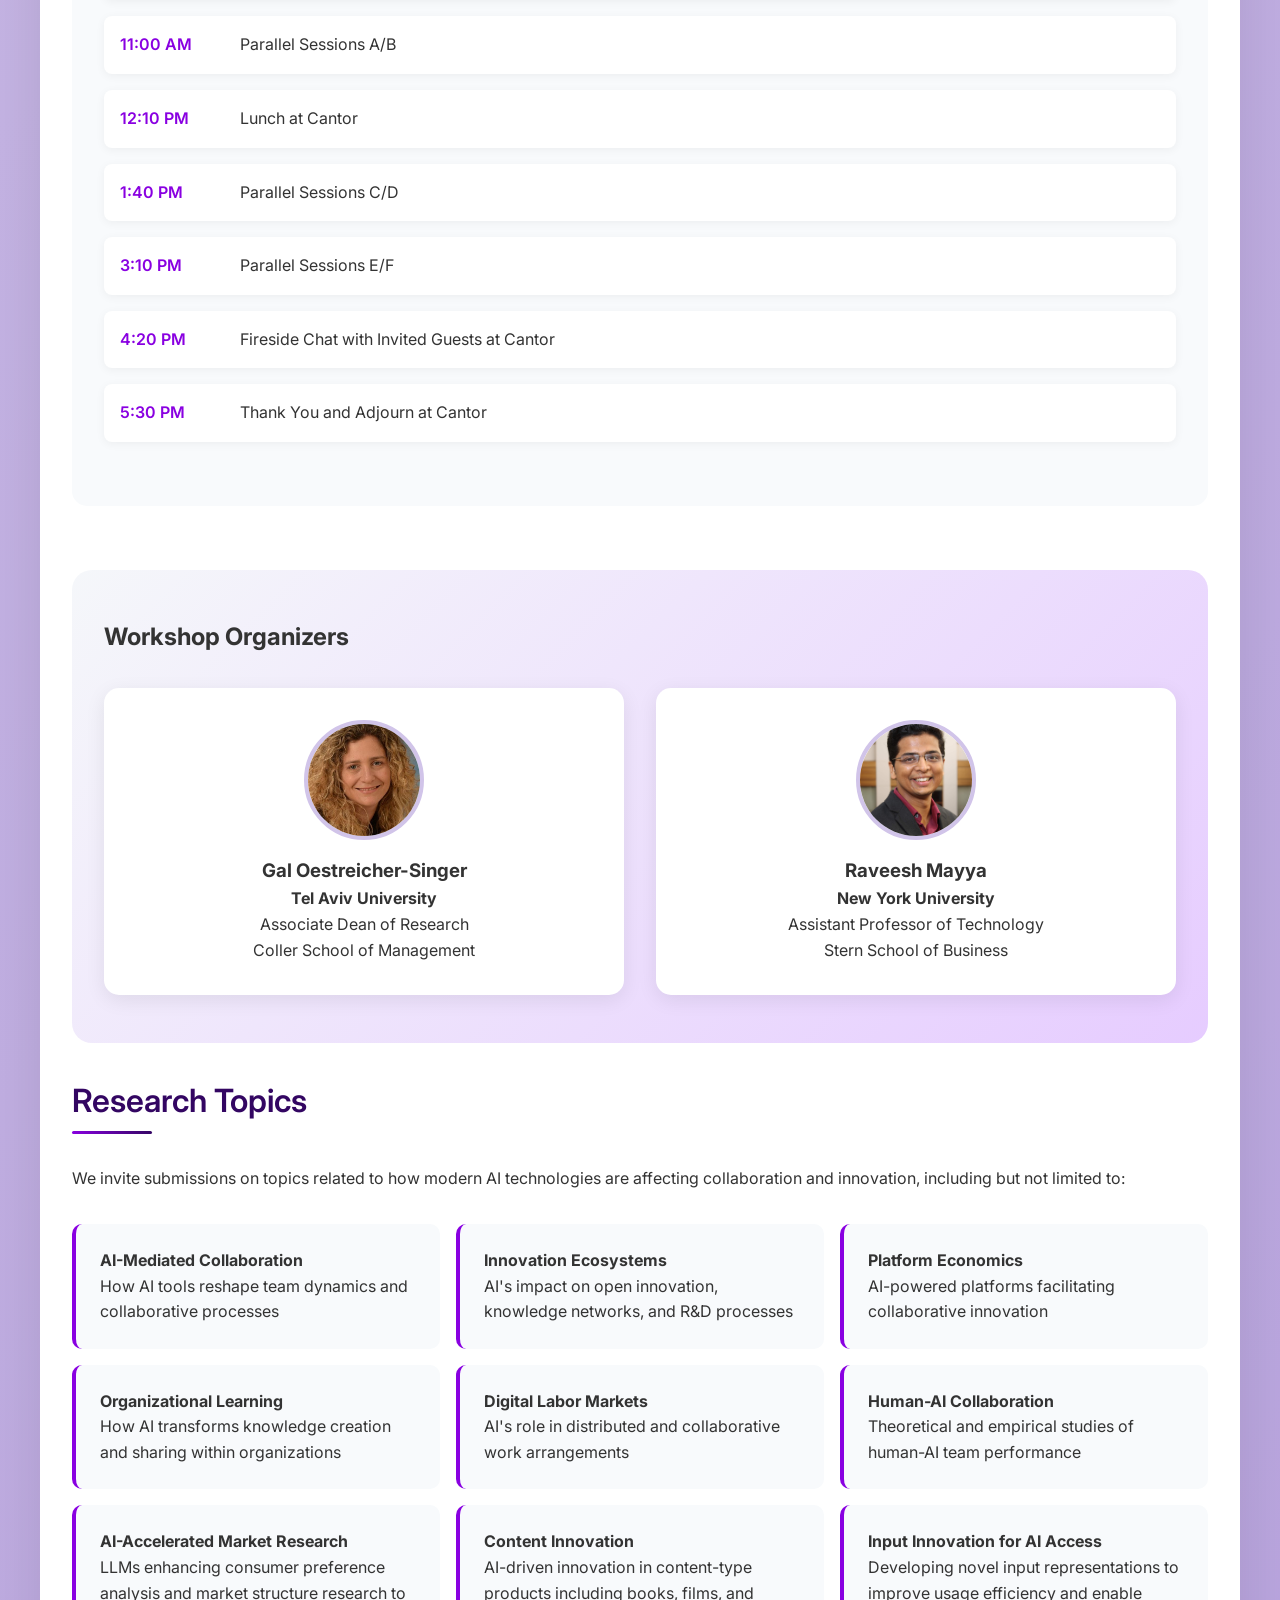
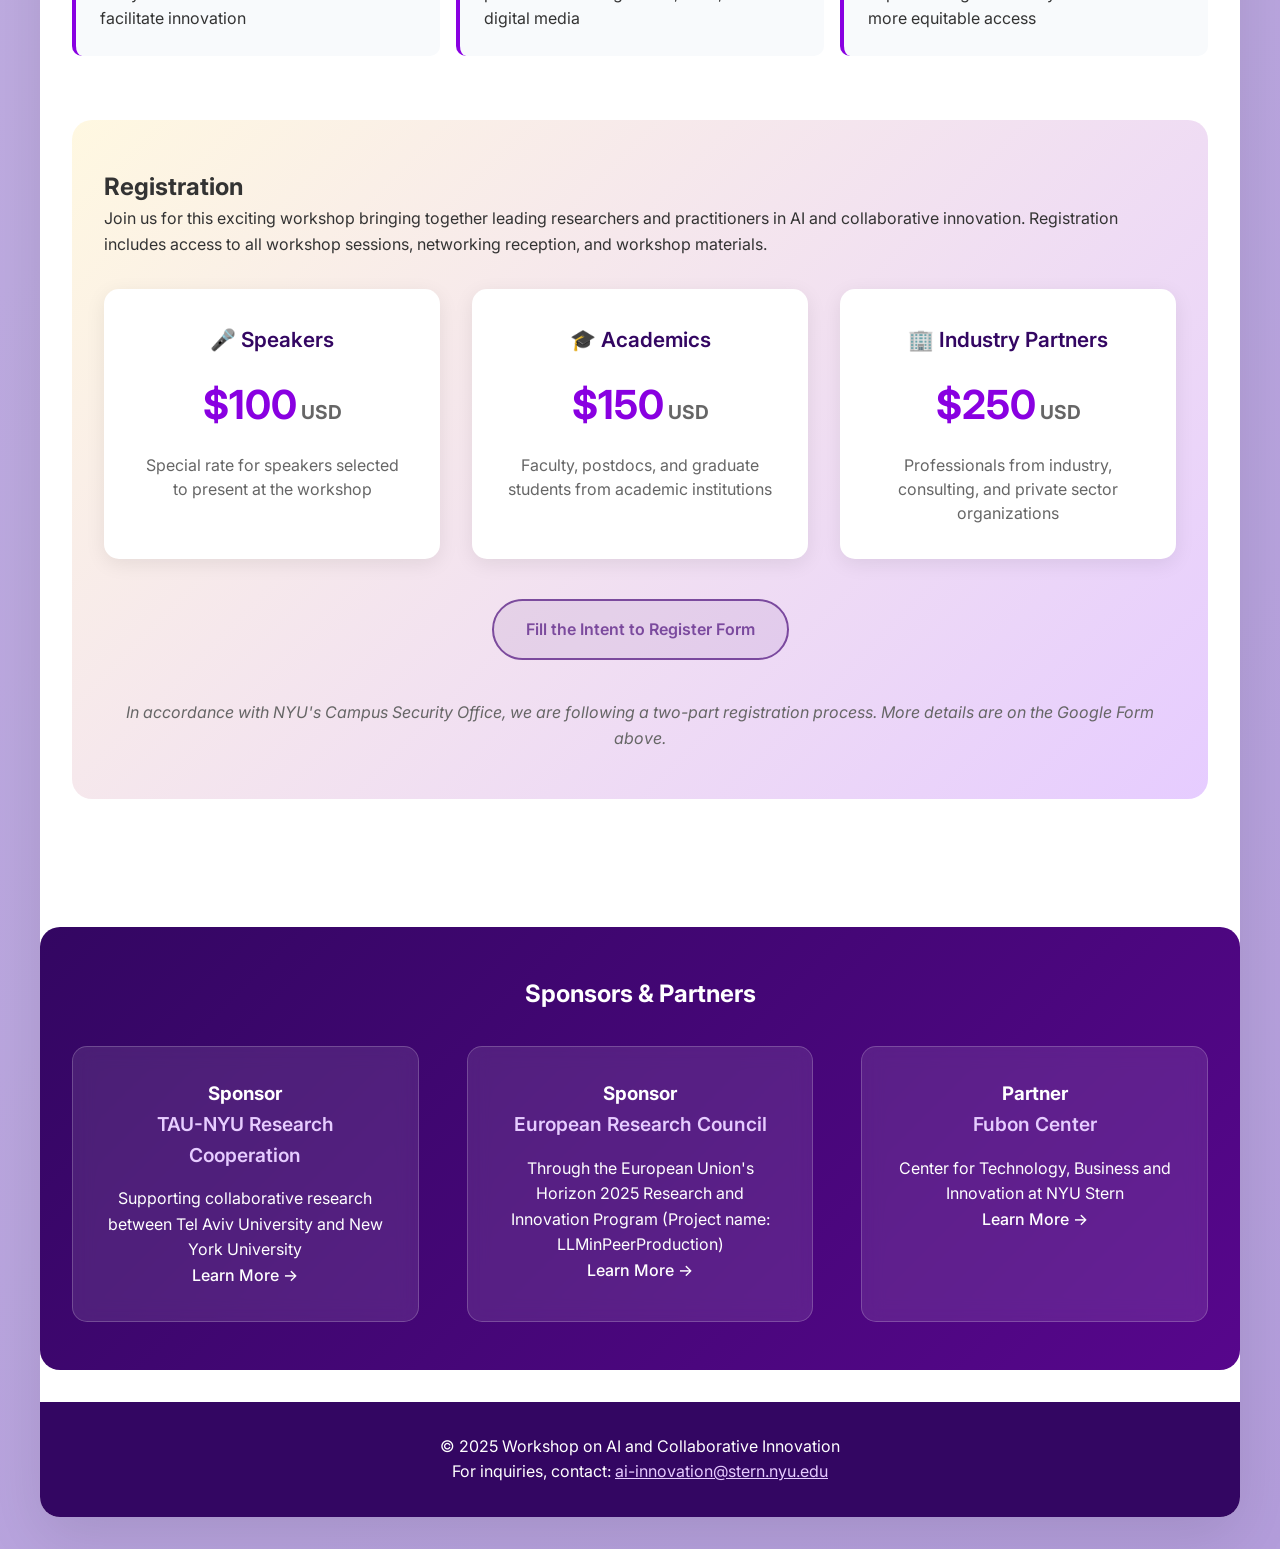
==== commit 318f4f23: "Updated Day 1 schedule, deadline to June 10, added homepage link to 2025 Co-authored-by: Copilot <22" ====
--- a/2025/index.html
+++ b/2025/index.html
@@ -3,7 +3,17 @@
 <head>
     <meta charset="UTF-8">
     <meta name="viewport" content="width=device-width, initial-scale=1.0">
-    <title>Workshop on AI and the Future of Collaborative Innovation</title>
+    <title>WAICI 2025 — Workshop on AI and the Future of Collaborative Innovation</title>
+    <meta name="description" content="The First Workshop on AI and the Future of Collaborative Innovation (WAICI 2025), held at NYU Stern, September 11–12, 2025.">
+    <link rel="canonical" href="https://ai-conference.github.io/2025/">
+
+    <meta property="og:type" content="website">
+    <meta property="og:url" content="https://ai-conference.github.io/2025/">
+    <meta property="og:title" content="WAICI 2025 — Workshop on AI and the Future of Collaborative Innovation">
+    <meta property="og:description" content="The First WAICI workshop, hosted at NYU Stern, September 11–12, 2025.">
+    <meta property="og:image" content="https://ai-conference.github.io/images/ai-innovation-logo.png">
+    <meta property="og:site_name" content="WAICI">
+
     <link rel="icon" href="data:image/svg+xml,<svg xmlns=%22http://www.w3.org/2000/svg%22 viewBox=%220 0 100 100%22><text y=%22.9em%22 font-size=%2290%22>✨</text></svg>">
     <link href="https://fonts.googleapis.com/css2?family=Inter:wght@300;400;500;600;700&display=swap" rel="stylesheet">
     <style>
@@ -580,9 +590,8 @@
                 <p><strong>Acceptance Notification:</strong> <s>July 8th</s> July 11th, 2025</p>
                 
                 <div class="action-buttons">
-                    <a href="#" class="submit-button">Submit Your Work</a>
+                    <a href="https://ai-conference.github.io/" class="program-button">← WAICI Homepage</a>
                     <a href="#program" class="program-button">Program </a>
-                    <a href="#" class="submit-button">Registration</a>
                 </div>
             </div>
 
@@ -646,7 +655,7 @@
             <section id="program">
                 <h2>Program </h2>
                 <p style="text-align: center; margin-bottom: 1rem;">
-                    <a href="https://docs.google.com/document/d/1qMUbyzrUtn1aYlTE93fD2ZJVLHRcXs4Y/" target="_blank" class="program-link">Click here for the detailed program</a>
+                    <a href="https://docs.google.com/document/d/1qMUbyzrUtn1aYlTE93fD2ZJVLHRcXs4Y/" target="_blank" rel="nofollow noopener" class="program-link">Click here for the detailed program</a>
                 </p>
                 <div class="program-schedule">
                     <div class="program-day">
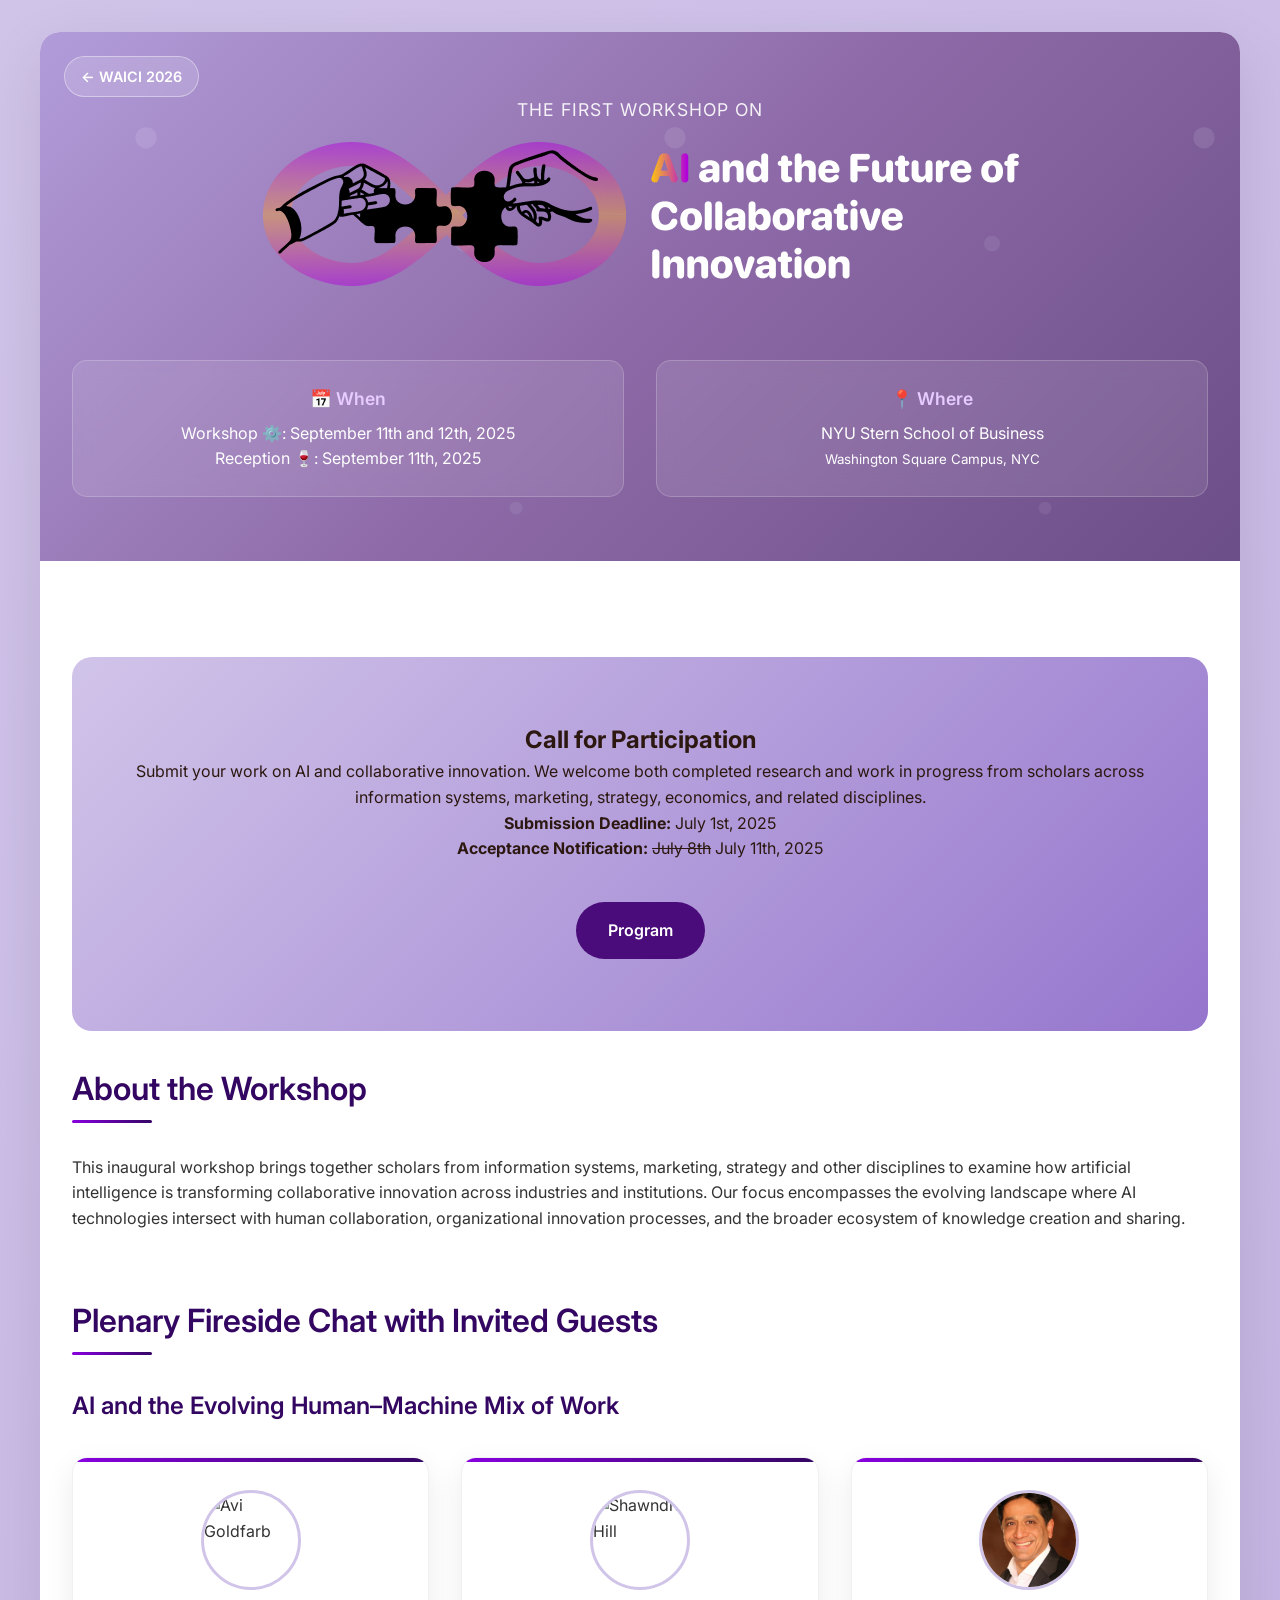
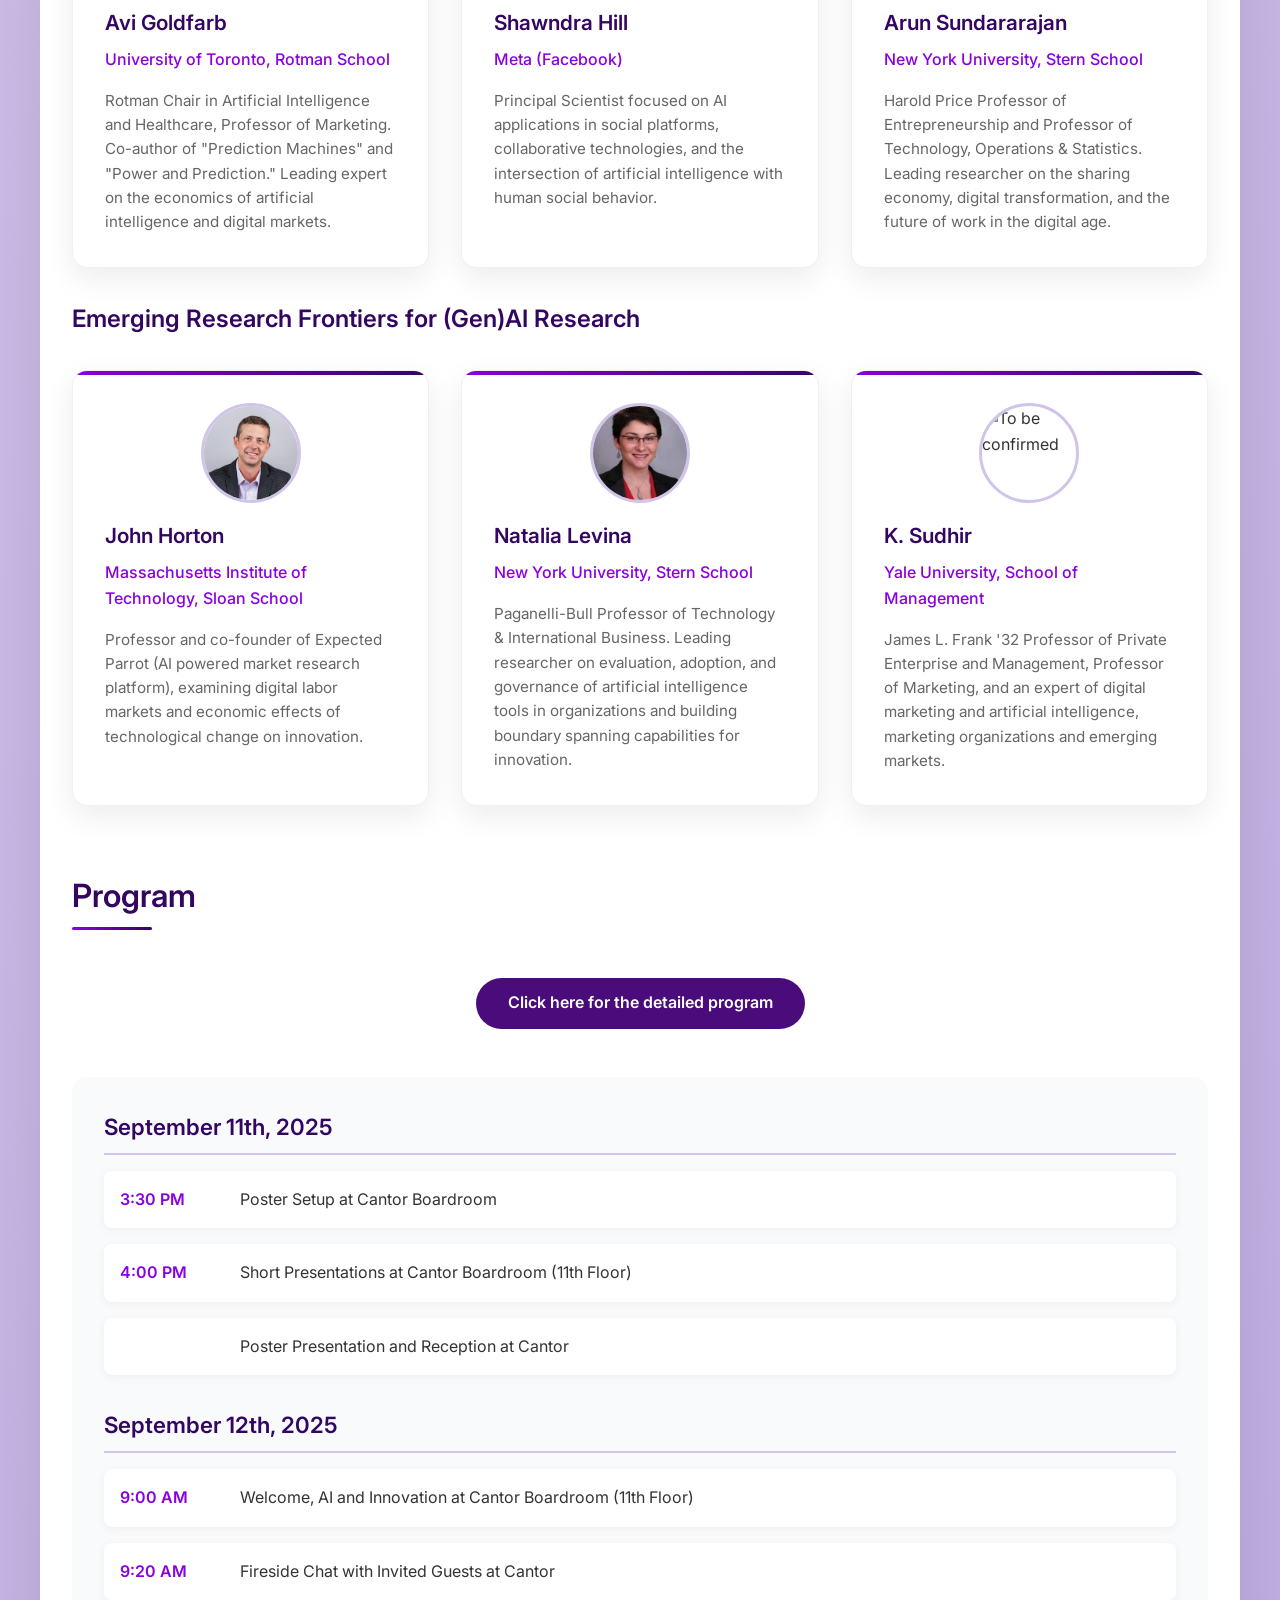
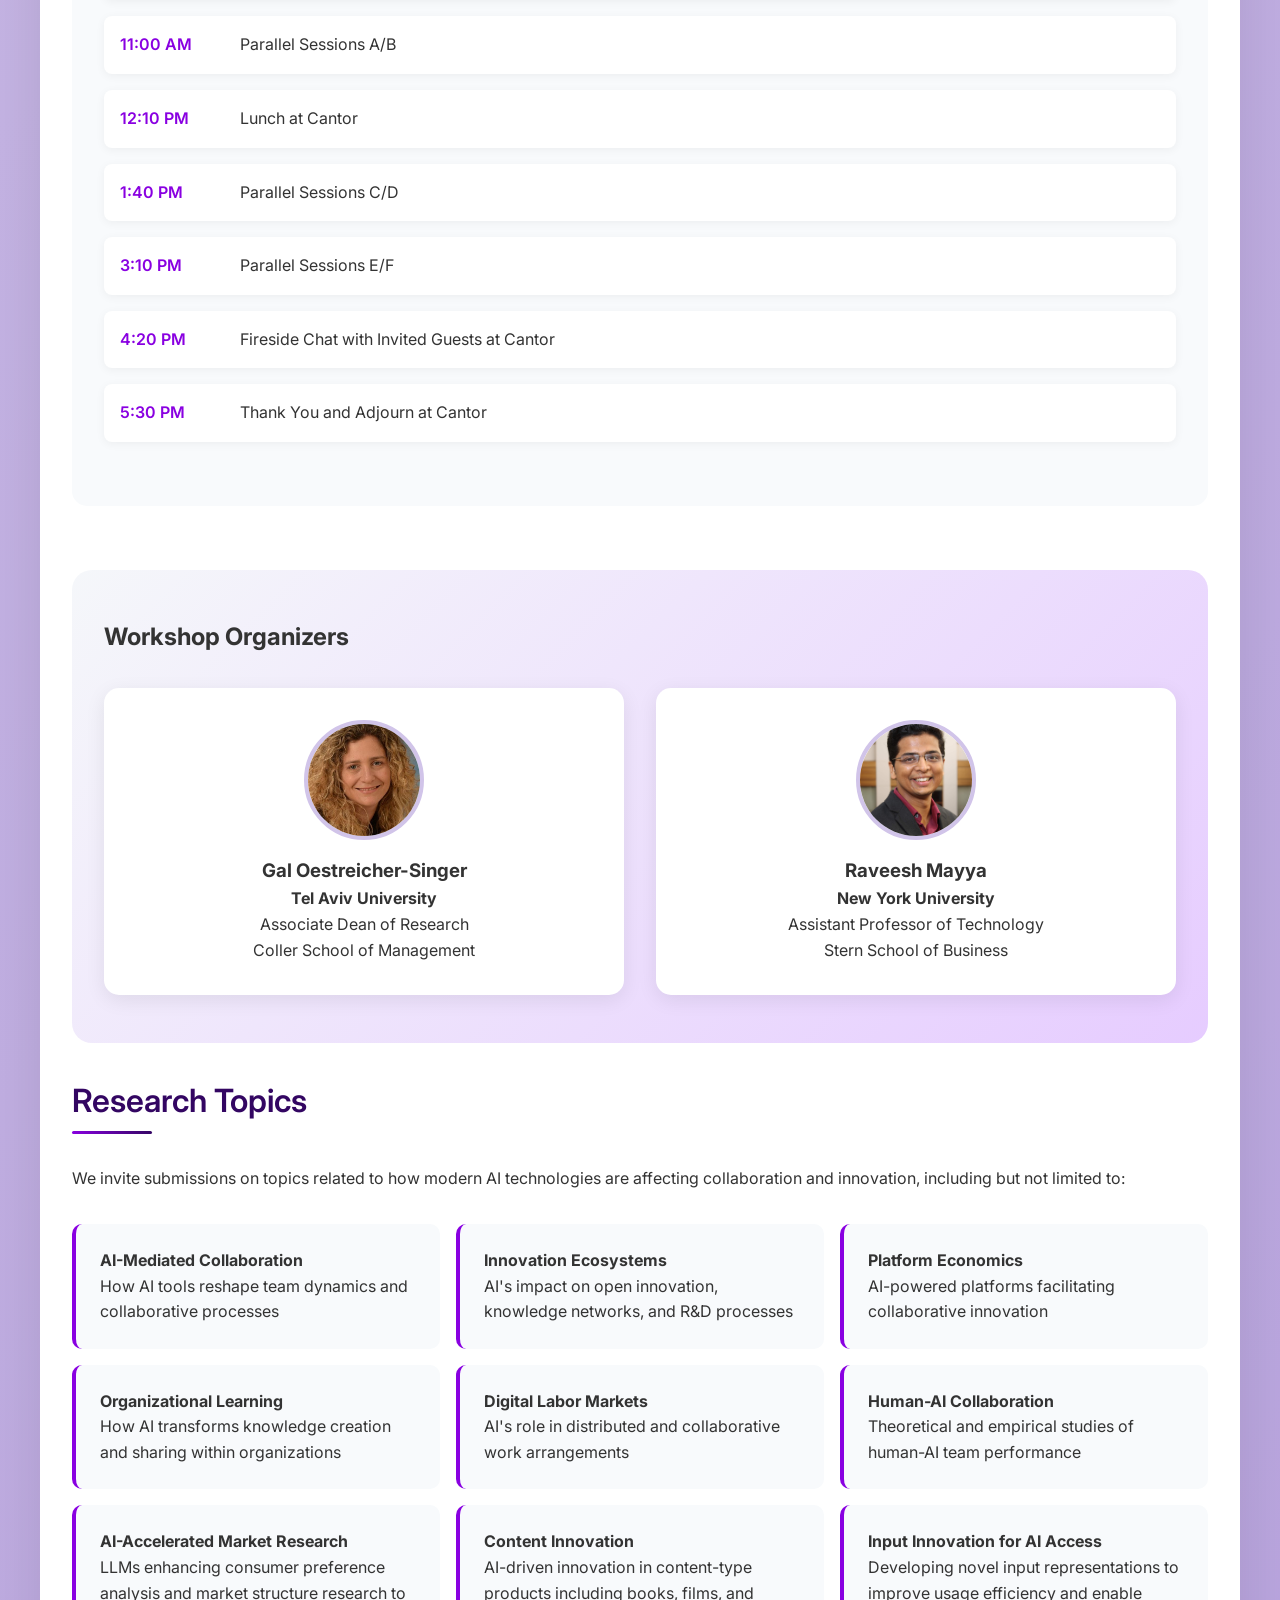
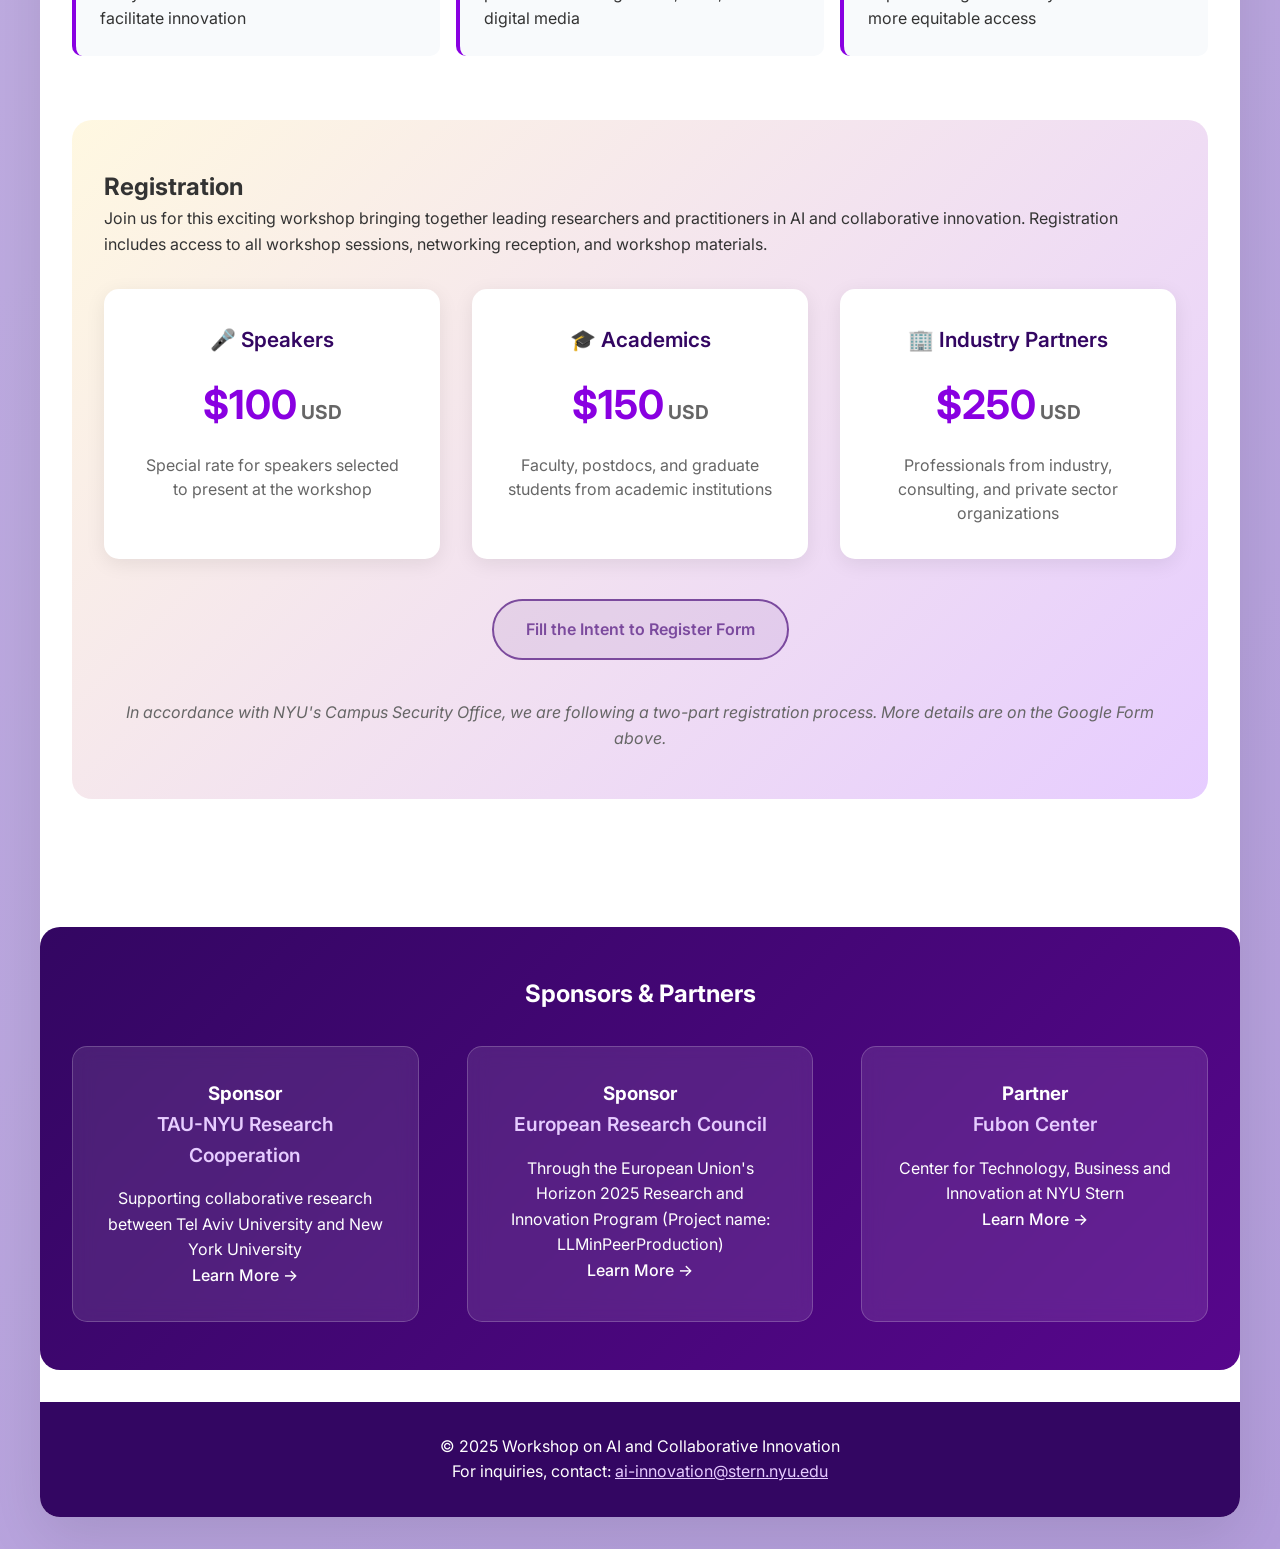
==== commit 5e91ae10: "Updated panelists, moderators, images, dates, and 2025 navigation Co-authored-by: Copilot <223556219" ====
--- a/2025/index.html
+++ b/2025/index.html
@@ -558,11 +558,33 @@
                 grid-template-columns: 1fr;
             }
         }
+
+        .past-edition-link {
+            position: absolute;
+            top: 1.5rem;
+            left: 1.5rem;
+            z-index: 3;
+            display: inline-block;
+            background: rgba(255,255,255,0.15);
+            color: #ffffff;
+            border: 1px solid rgba(255,255,255,0.4);
+            padding: 0.5rem 1rem;
+            border-radius: 50px;
+            text-decoration: none;
+            font-weight: 600;
+            font-size: 0.9rem;
+            backdrop-filter: blur(6px);
+            transition: background 0.2s ease;
+        }
+        .past-edition-link:hover {
+            background: rgba(255,255,255,0.3);
+        }
     </style>
 </head>
 <body>
     <div class="container">
         <header>
+            <a href="https://ai-conference.github.io/" class="past-edition-link">← WAICI 2026</a>
             <div class="header-content">
                 <p class="small-title">The First Workshop On</p>
                 <img src="../images/ai-innovation-logo.png" alt="AI and the Future of Collaborative Innovation" style="max-width: 100%; height: auto; margin-bottom: 2rem;">
@@ -590,7 +612,6 @@
                 <p><strong>Acceptance Notification:</strong> <s>July 8th</s> July 11th, 2025</p>
                 
                 <div class="action-buttons">
-                    <a href="https://ai-conference.github.io/" class="program-button">← WAICI Homepage</a>
                     <a href="#program" class="program-button">Program </a>
                 </div>
             </div>
